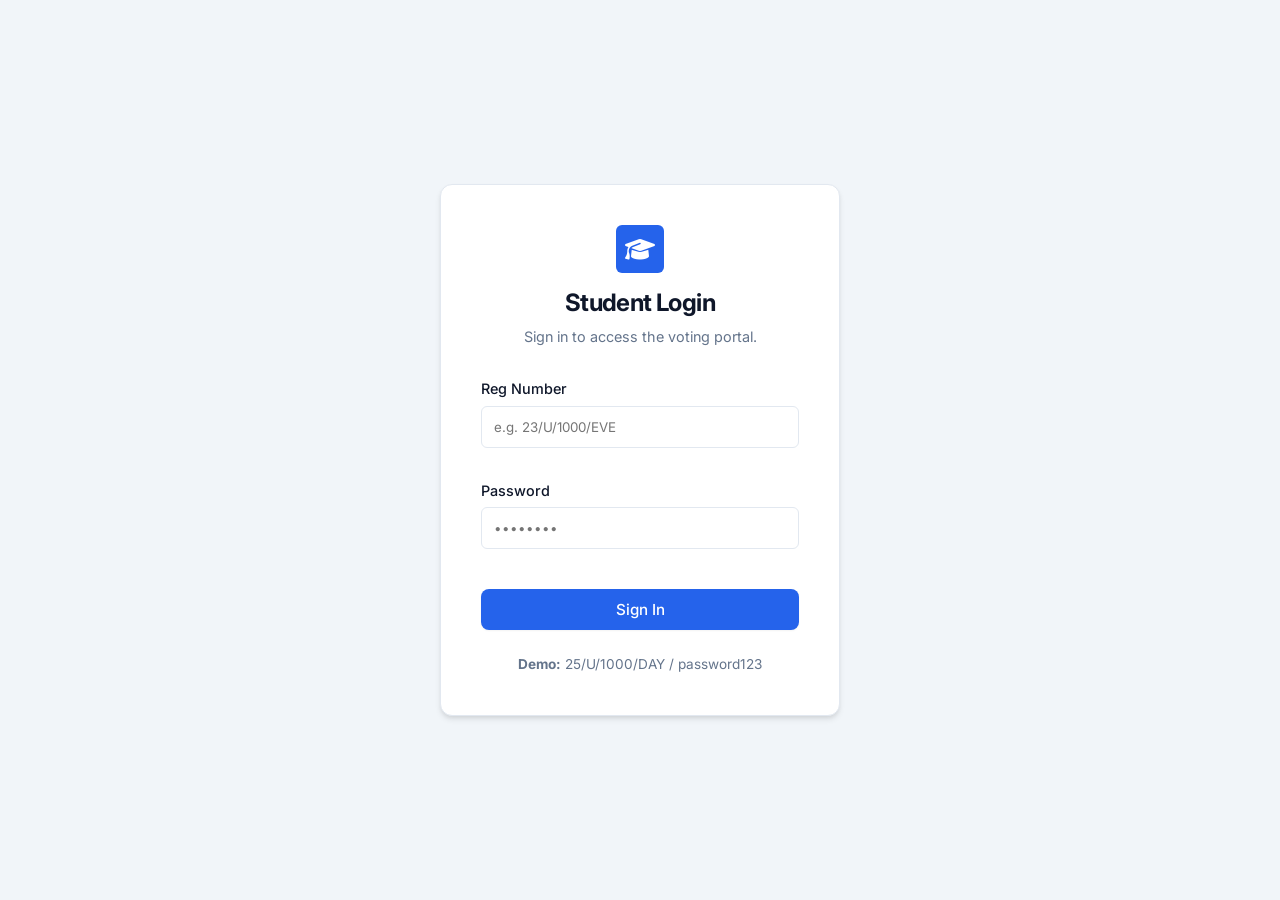
==== dashboard.html @ bd4cf9ee "Sample page files Sample data(AI generated) for kabaale nursing school to simulate a voting portal" ====
<!DOCTYPE html>
<html lang="en">

<head>
    <meta charset="UTF-8">
    <meta name="viewport" content="width=device-width, initial-scale=1.0">
    <title>My History - Kabaale University</title>
    <link rel="stylesheet" href="css/style.css">
    <link rel="stylesheet" href="https://cdnjs.cloudflare.com/ajax/libs/font-awesome/6.4.0/css/all.min.css">
</head>

<body>
    <nav class="navbar">
        <div class="app-container">
            <div class="logo-container">
                <a href="index.html" style="display:flex; align-items:center; gap:12px;">
                    <div class="logo-icon"><i class="fa-solid fa-graduation-cap"></i></div>
                    <div class="logo-text">
                        <h1>Kabaale University</h1>
                    </div>
                </a>
            </div>
            <div style="display:flex; gap:12px;">
                <a href="index.html" class="btn btn-outline" style="font-size:0.9rem;">Home</a>
                <a href="profile.html" class="btn btn-outline" style="font-size:0.9rem;">Profile</a>
                <button onclick="logout()" class="btn btn-outline"
                    style="font-size:0.9rem; color:#EF4444; border-color:#EF4444;">Sign Out</button>
            </div>
        </div>
    </nav>

    <div class="app-container" style="padding-top:40px; padding-bottom: 60px;">
        <div style="display:flex; justify-content:space-between; align-items:center; margin-bottom:30px;">
            <div>
                <a href="index.html" style="color:var(--text-muted); font-size:0.9rem;"><i
                        class="fa-solid fa-arrow-left"></i> Back home</a>
                <h2 style="margin-top:8px;">My Voting History</h2>
            </div>
            <div style="text-align:right;">
                <select id="position-filter" class="form-select">
                    <option value="all">All Positions</option>
                </select>
            </div>
        </div>

        <div id="history-container" class="candidates-grid"
            style="grid-template-columns: repeat(auto-fill, minmax(300px, 1fr));">
            <!-- JS -->
        </div>
    </div>

    <script src="js/db_config.js"></script>
    <script src="js/users_list.js"></script>
    <script src="js/mock_db.js"></script>
    <script>
        document.addEventListener('DOMContentLoaded', () => {
            const userStr = sessionStorage.getItem('currentUser');
            if (!userStr) { window.location.href = 'signin.html'; return; }
            const user = JSON.parse(userStr);

            if (window.MockDB) {
                const sel = document.getElementById('position-filter');
                window.MockDB.positions.forEach(p => {
                    const opt = document.createElement('option');
                    opt.value = p.id; opt.innerText = p.title; sel.appendChild(opt);
                });
                render(user, 'all');
                sel.addEventListener('change', e => render(user, e.target.value));
            }
        });

        function render(user, filter) {
            const cont = document.getElementById('history-container');
            cont.innerHTML = '';
            const list = filter === 'all' ? window.MockDB.positions : window.MockDB.positions.filter(p => p.id === filter);

            list.forEach(pos => {
                const vote = user.voteHistory[pos.id];
                const card = document.createElement('div');
                card.className = 'card';
                card.style.padding = '20px';
                card.style.display = 'flex';
                card.style.alignItems = 'center';
                card.style.gap = '16px';

                if (vote) {
                    card.innerHTML = `
                        <img src="${vote.candidatePhoto}" style="width:50px; height:50px; border-radius:50%; object-fit:cover;">
                        <div>
                            <div style="font-size:0.75rem; text-transform:uppercase; color:var(--text-muted); font-weight:600;">${pos.title}</div>
                            <div style="font-weight:600; color:var(--text-main);">${vote.candidateName}</div>
                            <div style="font-size:0.8rem; color:var(--text-light);">${new Date(vote.timestamp).toLocaleDateString()}</div>
                        </div>
                        <div style="margin-left:auto; color:var(--success);"><i class="fa-solid fa-check-circle"></i></div>
                    `;
                } else if (filter !== 'all') {
                    card.innerHTML = `
                        <div style="width:50px; height:50px; background:#F1F5F9; border-radius:50%; display:flex; align-items:center; justify-content:center; color:var(--text-light);"><i class="fa-solid fa-ban"></i></div>
                        <div>
                            <div style="font-size:0.75rem; text-transform:uppercase; color:var(--text-muted); font-weight:600;">${pos.title}</div>
                            <div style="font-weight:600;">Did not vote</div>
                        </div>
                    `;
                }
                if (vote || filter !== 'all') cont.appendChild(card);
            });
        }
        function logout() { sessionStorage.removeItem('currentUser'); window.location.href = 'index.html'; }
    </script>
</body>

</html>
---- css/style.css ----
/* --- MODERN CLEAN DESIGN SYSTEM --- */
@import url('https://fonts.googleapis.com/css2?family=Inter:wght@400;500;600;700&display=swap');

:root {
    /* Professional Palette */
    --primary: #2563EB;
    /* Royal Blue */
    --primary-hover: #1D4ED8;
    --secondary: #F59E0B;
    /* Amber */
    --danger: #EF4444;
    /* Red */
    --success: #10B981;
    /* Emerald */

    --bg-body: #F1F5F9;
    /* Slate 100 */
    --bg-surface: #FFFFFF;

    --text-main: #0F172A;
    /* Slate 900 */
    --text-muted: #64748B;
    /* Slate 500 */
    --text-light: #94A3B8;
    /* Slate 400 */

    --border: #E2E8F0;
    /* Slate 200 */

    --shadow-sm: 0 1px 2px 0 rgba(0, 0, 0, 0.05);
    --shadow-md: 0 4px 6px -1px rgba(0, 0, 0, 0.1), 0 2px 4px -1px rgba(0, 0, 0, 0.06);
    --shadow-lg: 0 10px 15px -3px rgba(0, 0, 0, 0.1), 0 4px 6px -2px rgba(0, 0, 0, 0.05);

    --radius: 8px;
    --font-sans: 'Inter', system-ui, -apple-system, sans-serif;
}

/* Reset & Base */
* {
    box-sizing: border-box;
    margin: 0;
    padding: 0;
}

body {
    font-family: var(--font-sans);
    background-color: var(--bg-body);
    color: var(--text-main);
    line-height: 1.5;
    -webkit-font-smoothing: antialiased;
}

a {
    text-decoration: none;
    color: inherit;
}

button {
    font-family: inherit;
    cursor: pointer;
}

.app-container {
    max-width: 1200px;
    margin: 0 auto;
    padding: 0 20px;
}

/* Typography */
h1,
h2,
h3,
h4,
h5,
h6 {
    font-weight: 700;
    line-height: 1.2;
    letter-spacing: -0.025em;
    color: var(--text-main);
}

/* Components */
.btn {
    display: inline-flex;
    align-items: center;
    justify-content: center;
    padding: 10px 20px;
    font-weight: 500;
    font-size: 0.95rem;
    border-radius: var(--radius);
    transition: all 0.2s;
    border: 1px solid transparent;
}

.btn-primary {
    background-color: var(--primary);
    color: white;
    box-shadow: var(--shadow-sm);
}

.btn-primary:hover {
    background-color: var(--primary-hover);
    transform: translateY(-1px);
}

.btn-outline {
    background-color: white;
    border-color: var(--border);
    color: var(--text-main);
}

.btn-outline:hover {
    background-color: #F8FAFC;
    border-color: #CBD5E1;
}

.card {
    background: var(--bg-surface);
    border: 1px solid var(--border);
    border-radius: var(--radius);
    box-shadow: var(--shadow-sm);
    overflow: hidden;
}

/* Navbar */
.navbar {
    background: var(--bg-surface);
    border-bottom: 1px solid var(--border);
    position: sticky;
    top: 0;
    z-index: 50;
}

.navbar .app-container {
    height: 70px;
    display: flex;
    justify-content: space-between;
    align-items: center;
}

.logo-container {
    display: flex;
    align-items: center;
    gap: 12px;
}

.logo-icon {
    width: 36px;
    height: 36px;
    background: var(--primary);
    color: white;
    border-radius: 6px;
    display: flex;
    align-items: center;
    justify-content: center;
    font-size: 1.2rem;
}

.logo-text h1 {
    font-size: 1.15rem;
}

.logo-text span {
    font-size: 0.8rem;
    color: var(--text-muted);
    font-weight: 500;
    display: block;
    margin-top: -2px;
}

.nav-user-area {
    display: flex;
    align-items: center;
    gap: 16px;
}

.user-pill {
    display: flex;
    align-items: center;
    gap: 8px;
    padding: 6px 12px;
    background: #EFF6FF;
    /* Blue 50 */
    border-radius: 20px;
    color: var(--primary);
    font-weight: 600;
    font-size: 0.9rem;
}

/* Hero Section */
.hero {
    padding: 80px 0;
    background: white;
    border-bottom: 1px solid var(--border);
}

.hero-grid {
    display: grid;
    grid-template-columns: 1fr 1fr;
    gap: 60px;
    align-items: center;
}

.hero-text h1 {
    font-size: 3.5rem;
    margin-bottom: 20px;
    color: #1E293B;
}

.hero-text p {
    font-size: 1.2rem;
    color: var(--text-muted);
    margin-bottom: 32px;
    max-width: 540px;
}

.stat-card {
    padding: 32px;
    text-align: center;
    border: 1px solid var(--border);
    border-radius: 12px;
    background: #F8FAFC;
}

.stat-val {
    font-size: 3rem;
    font-weight: 800;
    color: var(--primary);
    line-height: 1;
    margin-bottom: 8px;
}

.stat-lbl {
    font-size: 1rem;
    color: var(--text-muted);
    font-weight: 500;
    text-transform: uppercase;
    letter-spacing: 0.05em;
}

/* Voting Arena */
.section-header {
    text-align: center;
    margin: 60px 0 40px;
}

.section-header h3 {
    font-size: 2rem;
    margin-bottom: 12px;
}

.section-header p {
    color: var(--text-muted);
}

.candidates-grid {
    display: grid;
    grid-template-columns: repeat(auto-fit, minmax(340px, 1fr));
    gap: 30px;
    padding-bottom: 60px;
}

.candidate-card {
    transition: transform 0.2s, box-shadow 0.2s;
    display: flex;
    flex-direction: column;
}

.candidate-card:hover {
    transform: translateY(-4px);
    box-shadow: var(--shadow-lg);
}

.card-header-img {
    height: 140px;
    background-color: #1e293b;
    position: relative;
}

.avatar-wrapper {
    width: 100px;
    height: 100px;
    background: white;
    padding: 4px;
    border-radius: 50%;
    position: absolute;
    bottom: -50px;
    left: 24px;
    box-shadow: var(--shadow-sm);
}

.avatar-wrapper img {
    width: 100%;
    height: 100%;
    border-radius: 50%;
    object-fit: cover;
    background: #f1f5f9;
}

.card-body {
    padding: 60px 24px 24px;
    /* Top padding clears avatar */
    flex: 1;
    display: flex;
    flex-direction: column;
}

.c-name {
    font-size: 1.25rem;
    font-weight: 700;
    color: var(--text-main);
}

.c-badge {
    display: inline-block;
    font-size: 0.75rem;
    font-weight: 600;
    text-transform: uppercase;
    color: var(--primary);
    background: #EFF6FF;
    padding: 2px 8px;
    border-radius: 4px;
    margin-top: 4px;
}

.c-info {
    margin-top: 16px;
    color: var(--text-muted);
    font-size: 0.95rem;
    flex: 1;
}

.c-footer {
    margin-top: 24px;
    padding-top: 20px;
    border-top: 1px solid var(--border);
    display: flex;
    justify-content: space-between;
    align-items: center;
}

.vote-status-closed {
    width: 100%;
    text-align: center;
    padding: 10px;
    background: #F1F5F9;
    color: var(--text-muted);
    font-weight: 600;
    border-radius: 6px;
    font-size: 0.9rem;
}

.vote-count-badge {
    font-weight: 700;
    color: var(--text-main);
}

/* Dashboard & Analytics */
.analytics-section {
    background: white;
    padding: 60px 0;
    border-top: 1px solid var(--border);
}

.filter-bar {
    display: flex;
    justify-content: flex-end;
    margin-bottom: 24px;
}

.form-select {
    padding: 8px 12px;
    border: 1px solid var(--border);
    border-radius: 6px;
    font-family: inherit;
    color: var(--text-main);
    background-color: white;
    min-width: 200px;
}

.dash-grid {
    display: grid;
    grid-template-columns: repeat(12, 1fr);
    gap: 24px;
}

.dash-card {
    background: white;
    border: 1px solid var(--border);
    border-radius: var(--radius);
    padding: 20px;
    box-shadow: var(--shadow-sm);
    display: flex;
    flex-direction: column;
}

.dash-header {
    font-size: 0.9rem;
    font-weight: 600;
    color: var(--text-muted);
    margin-bottom: 16px;
    text-transform: uppercase;
    letter-spacing: 0.05em;
}

.span-4 {
    grid-column: span 4;
}

.span-8 {
    grid-column: span 8;
}

.span-12 {
    grid-column: span 12;
}

@media (max-width: 1024px) {

    .span-4,
    .span-8 {
        grid-column: span 6;
    }
}

@media (max-width: 768px) {
    .hero-grid {
        grid-template-columns: 1fr;
        text-align: center;
    }

    .hero-text p {
        margin: 0 auto 30px;
    }

    .span-4,
    .span-8,
    .span-12 {
        grid-column: span 12;
    }

    .dash-grid {
        gap: 16px;
    }
}

/* Footer */
footer {
    background: #1E293B;
    /* Slate 800 */
    color: #CBD5E1;
    /* Slate 300 */
    padding: 60px 0;
    margin-top: auto;
}

.footer-links a {
    margin-right: 20px;
    font-size: 0.9rem;
}

.footer-links a:hover {
    color: white;
}

/* Auth Pages */
.auth-wrapper {
    min-height: 100vh;
    display: flex;
    align-items: center;
    justify-content: center;
    background: #F1F5F9;
}

.auth-box {
    width: 100%;
    max-width: 400px;
    background: white;
    padding: 40px;
    border-radius: 12px;
    box-shadow: var(--shadow-md);
    border: 1px solid var(--border);
}

.auth-input {
    width: 100%;
    padding: 12px;
    margin-bottom: 16px;
    border: 1px solid var(--border);
    border-radius: 6px;
    font-family: inherit;
}

.auth-input:focus {
    outline: 2px solid var(--primary);
    border-color: transparent;
}

/* --- ADDITIONS FOR ADVANCED FEATURES --- */

/* News Ticker */
.news-ticker {
    background: #0f172a;
    color: white;
    overflow: hidden;
    white-space: nowrap;
    height: 36px;
    display: flex;
    align-items: center;
}

.ticker-content {
    display: inline-block;
    animation: marquee 30s linear infinite;
    padding-left: 100%;
}

.ticker-item {
    display: inline-block;
    margin-right: 50px;
    font-size: 0.85rem;
    font-weight: 500;
}

.ticker-item::before {
    content: "•";
    color: var(--secondary);
    margin-right: 10px;
}

@keyframes marquee {
    0% {
        transform: translateX(0);
    }

    100% {
        transform: translateX(-100%);
    }
}

/* Toolbar */
.controls-toolbar {
    display: flex;
    gap: 20px;
    background: white;
    padding: 20px;
    border: 1px solid var(--border);
    border-radius: var(--radius);
    max-width: 800px;
    margin: 30px auto 0;
    align-items: flex-end;
}

.control-group {
    text-align: left;
}

.control-group label {
    display: block;
    font-size: 0.8rem;
    font-weight: 600;
    color: var(--text-muted);
    margin-bottom: 6px;
}

.form-input {
    width: 100%;
    padding: 8px 12px;
    border: 1px solid var(--border);
    border-radius: 6px;
    font-family: inherit;
    font-size: 0.95rem;
}

/* Modal */
.modal-overlay {
    position: fixed;
    top: 0;
    left: 0;
    right: 0;
    bottom: 0;
    background: rgba(15, 23, 42, 0.6);
    backdrop-filter: blur(4px);
    z-index: 1000;
    display: flex;
    align-items: center;
    justify-content: center;
    opacity: 0;
    pointer-events: none;
    transition: opacity 0.2s;
}

.modal-overlay.active {
    opacity: 1;
    pointer-events: all;
}

.modal-card {
    background: white;
    width: 90%;
    max-width: 500px;
    border-radius: 16px;
    overflow: hidden;
    position: relative;
    box-shadow: var(--shadow-lg);
    transform: translateY(20px);
    transition: transform 0.3s;
}

.modal-overlay.active .modal-card {
    transform: translateY(0);
}

.modal-header-bg {
    height: 120px;
    background: var(--primary);
}

.modal-close {
    position: absolute;
    top: 16px;
    right: 16px;
    width: 32px;
    height: 32px;
    background: rgba(0, 0, 0, 0.2);
    color: white;
    border-radius: 50%;
    border: none;
    display: flex;
    align-items: center;
    justify-content: center;
    cursor: pointer;
    transition: background 0.2s;
    z-index: 2;
}

.modal-close:hover {
    background: rgba(0, 0, 0, 0.4);
}

.modal-content {
    padding: 0 30px 40px;
}

.modal-avatar-wrapper {
    width: 100px;
    height: 100px;
    background: white;
    padding: 4px;
    border-radius: 50%;
    margin: -50px auto 0;
    position: relative;
    box-shadow: var(--shadow-md);
}

.modal-avatar-wrapper img {
    width: 100%;
    height: 100%;
    border-radius: 50%;
    object-fit: cover;
}

.modal-badge {
    display: inline-block;
    background: #EFF6FF;
    color: var(--primary);
    font-size: 0.8rem;
    font-weight: 600;
    padding: 4px 12px;
    border-radius: 20px;
    margin: 8px 0 16px;
}

.modal-slogan {
    font-style: italic;
    color: var(--text-muted);
    font-size: 0.95rem;
}

.modal-details-grid {
    display: grid;
    grid-template-columns: 1fr 1fr 1fr;
    gap: 12px;
    margin: 30px 0;
    border-top: 1px solid var(--border);
    border-bottom: 1px solid var(--border);
    padding: 20px 0;
}

.detail-item {
    text-align: center;
}

.detail-item label {
    display: block;
    font-size: 0.75rem;
    color: var(--text-muted);
    text-transform: uppercase;
    letter-spacing: 0.05em;
    margin-bottom: 4px;
}

.detail-item span {
    font-weight: 600;
    color: var(--text-main);
    font-size: 0.95rem;
}

.modal-section h4 {
    font-size: 1rem;
    margin-bottom: 12px;
}

.modal-section ul {
    padding-left: 20px;
    color: var(--text-muted);
    font-size: 0.95rem;
}

.modal-section li {
    margin-bottom: 6px;
}
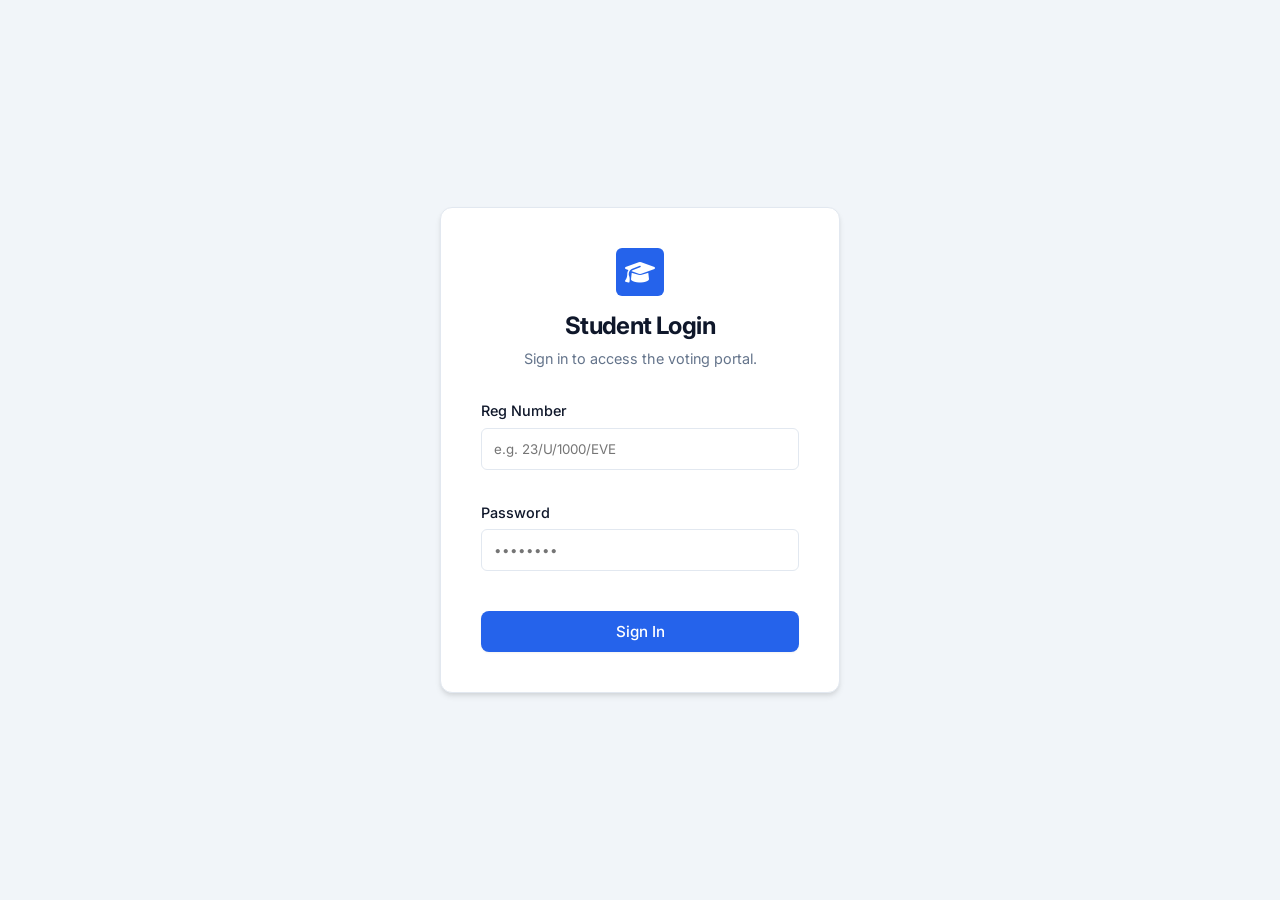
==== commit 9cdf3403: "changes" ====
--- a/dashboard.html
+++ b/dashboard.html
@@ -1,6 +1,6 @@
 <!DOCTYPE html>
 <html lang="en">
-
+<!-- comment -->
 <head>
     <meta charset="UTF-8">
     <meta name="viewport" content="width=device-width, initial-scale=1.0">
